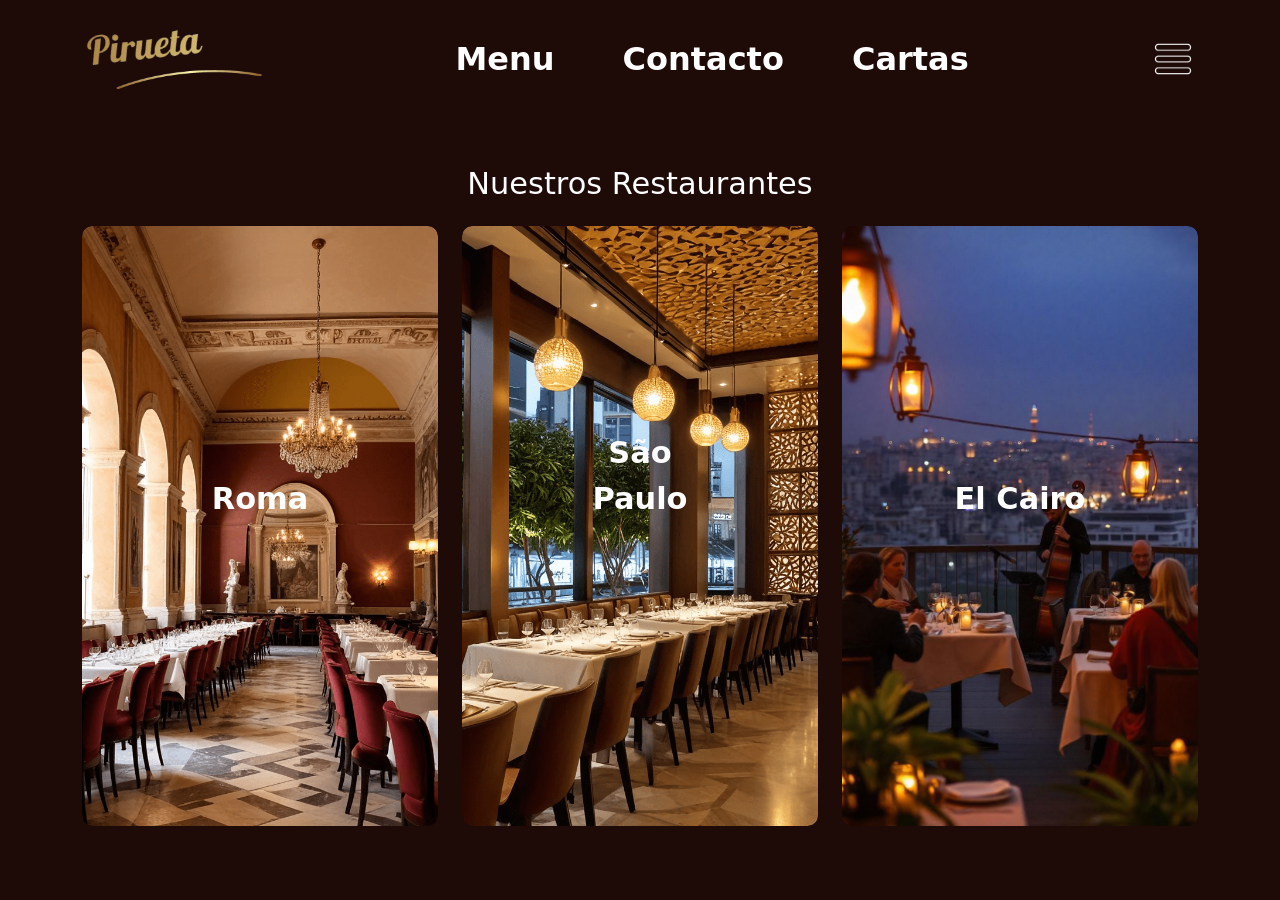
==== Index.html @ 1e32cc7b "Cosas" ====
<!doctype html>
<html lang="en">

<head>
  <title>Pirueta</title>
  <!-- Required meta tags -->
  <meta charset="utf-8">
  <meta name="viewport" content="width=device-width, initial-scale=1, shrink-to-fit=no">

  <!-- Bootstrap CSS v5.2.1 -->
  <link href="https://cdn.jsdelivr.net/npm/bootstrap@5.3.2/dist/css/bootstrap.min.css" rel="stylesheet"
    integrity="sha384-T3c6CoIi6uLrA9TneNEoa7RxnatzjcDSCmG1MXxSR1GAsXEV/Dwwykc2MPK8M2HN" crossorigin="anonymous">
   <link rel="stylesheet" href="styles/index.css">

</head>

<body data-bs-theme="dark">
    <header>
        <nav class="navbar navbar-light py-4">
            <div class="container d-flex justify-content-between">
             
                <div>
                    <img class="image-logo" src="./styles/images/logo.png" alt="Pirueta">
                </div>
    
               
                <div class="d-flex gap-5 menu">
                    <h1 class="nav-item">Menu</h1>
                    <h1 class="nav-item">Contacto</h1>
                    <h1 class="nav-item">Cartas</h1>
                </div>
    
         
                <div>
                    <img class="menuimage" src="./styles/images/menu.png" alt="Menú">
                </div>
            </div>
        </nav>
    </header>
    
  <main class="container text-center mt-5">
    <h1 class="mb-4 letters">Nuestros Restaurantes</h1>
    <div class="row justify-content-center">
        <div class="col-md-4">
            <div class="restaurant-card">
                <img class="restaurant-img" src="styles/images/Italia.png" alt="Roma">
                <div class="restaurant-name">Roma</div>
            </div>
        </div>
        <div class="col-md-4">
            <div class="restaurant-card">
                <img class="restaurant-img" src="styles/images/SãoPaulo.png" alt="São Paulo">
                <div class="restaurant-name">São Paulo</div>
            </div>
        </div>
        <div class="col-md-4">
            <div class="restaurant-card">
                <img class="restaurant-img" src="styles/images/Elcairo.png" alt="El Cairo">
                <div class="restaurant-name">El Cairo</div>
            </div>
        </div>
    </div>
</main>
  <footer>
    
  </footer>
  <!-- Bootstrap JavaScript Libraries -->
  <script src="https://cdn.jsdelivr.net/npm/@popperjs/core@2.11.8/dist/umd/popper.min.js"
    integrity="sha384-I7E8VVD/ismYTF4hNIPjVp/Zjvgyol6VFvRkX/vR+Vc4jQkC+hVqc2pM8ODewa9r" crossorigin="anonymous">
  </script>

  <script src="https://cdn.jsdelivr.net/npm/bootstrap@5.3.2/dist/js/bootstrap.min.js"
    integrity="sha384-BBtl+eGJRgqQAUMxJ7pMwbEyER4l1g+O15P+16Ep7Q9Q+zqX6gSbd85u4mG4QzX+" crossorigin="anonymous">
  </script>
</body>

</html>
---- styles/index.css ----
body {
    background-color: #1e0b08;
    color: white;
}

.navbar {
    width: 100%;
}

.image-logo {
    height: 70px;
}

.menu {
    text-align: center;
}

.nav-item {
    font-size: 2rem;
    font-weight: bold;
    color: white;
    margin: 0 10px;
}

.menuimage {
    height: 50px;
}


@media (max-width: 768px) {
    .menu {
        flex-direction: column;
        text-align: center;
    }
}

.letters {
    font-size: 1.9rem;
}

.restaurant-card {
    position: relative;
    overflow: hidden;
    border-radius: 10px;
}

.restaurant-img {
    width: 100%;
    height: 600px; 
    object-fit: cover; 
    border-radius: 10px;
}

.restaurant-name {
    position: absolute;
    bottom: 50%;
    left: 50%;
    transform: translateX(-50%);
    color: white;
    padding: 5px 15px;
    border-radius: 5px;
    font-size: 1.9rem;
    font-weight: bold;
}

.restaurant-card:hover{
    
}
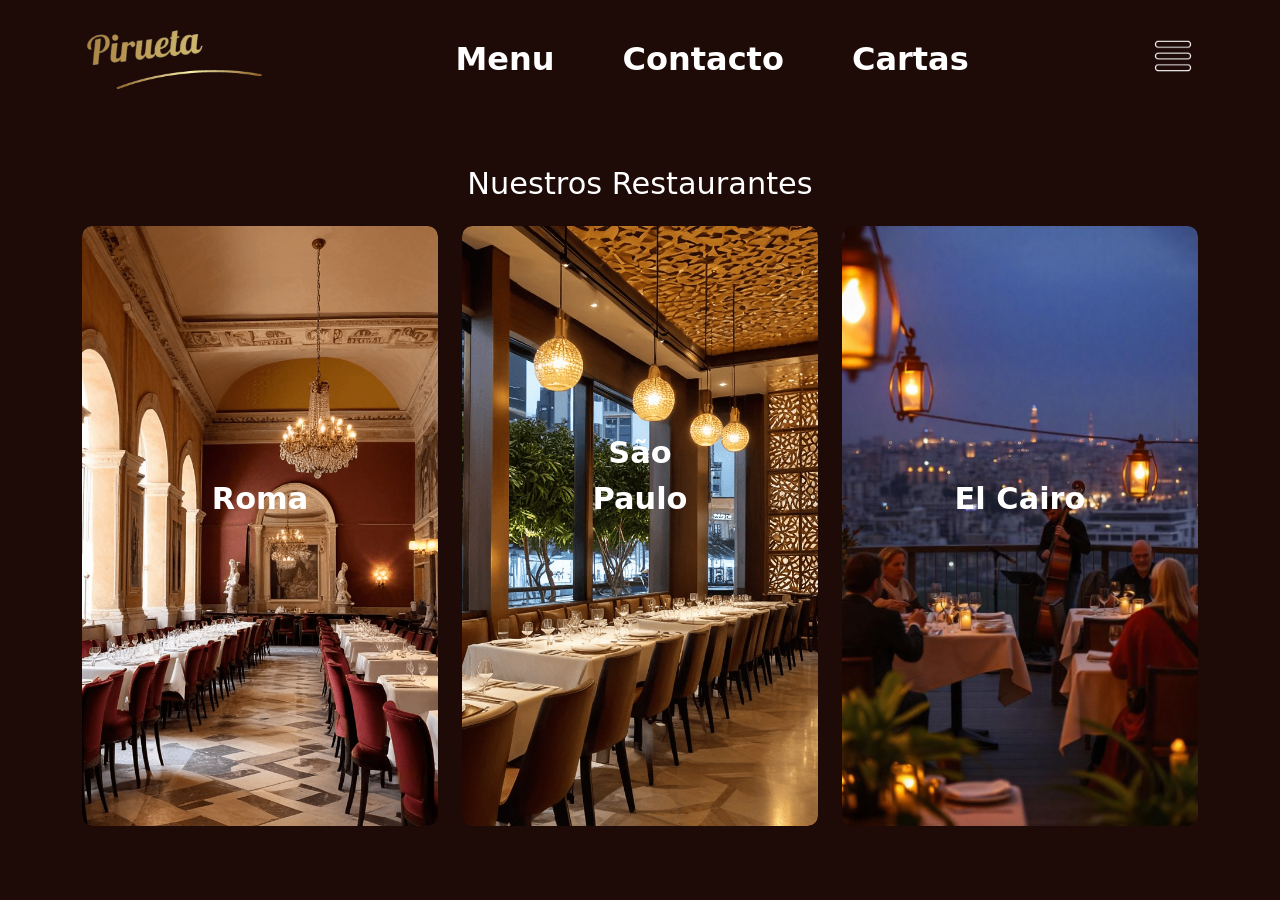
==== commit ccfd6d72: "offcanvas" ====
--- a/Index.html
+++ b/Index.html
@@ -2,15 +2,15 @@
 <html lang="en">
 
 <head>
-  <title>Pirueta</title>
-  <!-- Required meta tags -->
-  <meta charset="utf-8">
-  <meta name="viewport" content="width=device-width, initial-scale=1, shrink-to-fit=no">
+    <title>Pirueta</title>
+    <!-- Required meta tags -->
+    <meta charset="utf-8">
+    <meta name="viewport" content="width=device-width, initial-scale=1, shrink-to-fit=no">
 
-  <!-- Bootstrap CSS v5.2.1 -->
-  <link href="https://cdn.jsdelivr.net/npm/bootstrap@5.3.2/dist/css/bootstrap.min.css" rel="stylesheet"
-    integrity="sha384-T3c6CoIi6uLrA9TneNEoa7RxnatzjcDSCmG1MXxSR1GAsXEV/Dwwykc2MPK8M2HN" crossorigin="anonymous">
-   <link rel="stylesheet" href="styles/index.css">
+    <!-- Bootstrap CSS v5.2.1 -->
+    <link href="https://cdn.jsdelivr.net/npm/bootstrap@5.3.2/dist/css/bootstrap.min.css" rel="stylesheet"
+        integrity="sha384-T3c6CoIi6uLrA9TneNEoa7RxnatzjcDSCmG1MXxSR1GAsXEV/Dwwykc2MPK8M2HN" crossorigin="anonymous">
+    <link rel="stylesheet" href="styles/index.css">
 
 </head>
 
@@ -18,60 +18,79 @@
     <header>
         <nav class="navbar navbar-light py-4">
             <div class="container d-flex justify-content-between">
-             
+
                 <div>
                     <img class="image-logo" src="./styles/images/logo.png" alt="Pirueta">
                 </div>
-    
-               
+
+
                 <div class="d-flex gap-5 menu">
                     <h1 class="nav-item">Menu</h1>
                     <h1 class="nav-item">Contacto</h1>
                     <h1 class="nav-item">Cartas</h1>
                 </div>
-    
-         
+
                 <div>
-                    <img class="menuimage" src="./styles/images/menu.png" alt="Menú">
+                    <button class="menubutton" type="button" data-bs-toggle="offcanvas"
+                        data-bs-target="#menuOffcanvas" aria-controls="cartOffcanvas">
+                    </button>
                 </div>
             </div>
         </nav>
     </header>
-    
-  <main class="container text-center mt-5">
-    <h1 class="mb-4 letters">Nuestros Restaurantes</h1>
-    <div class="row justify-content-center">
-        <div class="col-md-4">
-            <div class="restaurant-card">
-                <img class="restaurant-img" src="styles/images/Italia.png" alt="Roma">
-                <div class="restaurant-name">Roma</div>
+
+    <main class="container text-center mt-5">
+        <h1 class="mb-4 letters">Nuestros Restaurantes</h1>
+        <div class="row justify-content-center">
+            <div class="col-md-4">
+                <div class="restaurant-card">
+                    <img class="restaurant-img" src="styles/images/Italia.png" alt="Roma">
+                    <div class="restaurant-name">Roma</div>
+                </div>
+            </div>
+            <div class="col-md-4">
+                <div class="restaurant-card">
+                    <img class="restaurant-img" src="styles/images/SãoPaulo.png" alt="São Paulo">
+                    <div class="restaurant-name">São Paulo</div>
+                </div>
+            </div>
+            <div class="col-md-4">
+                <div class="restaurant-card">
+                    <img class="restaurant-img" src="styles/images/Elcairo.png" alt="El Cairo">
+                    <div class="restaurant-name">El Cairo</div>
+                </div>
             </div>
         </div>
-        <div class="col-md-4">
-            <div class="restaurant-card">
-                <img class="restaurant-img" src="styles/images/SãoPaulo.png" alt="São Paulo">
-                <div class="restaurant-name">São Paulo</div>
+
+        <!--Offcanvas-->
+        <div class="offcanvas offcanvas-start custom-offcanvas" tabindex="-1" id="menuOffcanvas" aria-labelledby="menuOffcanvasLabel">
+            <div class="offcanvas-body d-flex justify-content-between">
+                <div class="logo-section">
+                    <h2 class="logo">Voltereta</h2>
+                </div>
+            
+                <div class="divider"></div> 
+            
+                <div class="destinations">
+                    <h2 class="city">Roma</h2>
+                    <h2 class="city">São Paulo</h2>
+                    <h2 class="city">El cairo</h2>
+                </div>
+            </div>
             </div>
         </div>
-        <div class="col-md-4">
-            <div class="restaurant-card">
-                <img class="restaurant-img" src="styles/images/Elcairo.png" alt="El Cairo">
-                <div class="restaurant-name">El Cairo</div>
-            </div>
-        </div>
-    </div>
-</main>
-  <footer>
-    
-  </footer>
-  <!-- Bootstrap JavaScript Libraries -->
-  <script src="https://cdn.jsdelivr.net/npm/@popperjs/core@2.11.8/dist/umd/popper.min.js"
-    integrity="sha384-I7E8VVD/ismYTF4hNIPjVp/Zjvgyol6VFvRkX/vR+Vc4jQkC+hVqc2pM8ODewa9r" crossorigin="anonymous">
-  </script>
+    </main>
+    <footer>
 
-  <script src="https://cdn.jsdelivr.net/npm/bootstrap@5.3.2/dist/js/bootstrap.min.js"
-    integrity="sha384-BBtl+eGJRgqQAUMxJ7pMwbEyER4l1g+O15P+16Ep7Q9Q+zqX6gSbd85u4mG4QzX+" crossorigin="anonymous">
-  </script>
+    </footer>
+    <script src="https://cdn.jsdelivr.net/npm/@popperjs/core@2.11.8/dist/umd/popper.min.js"
+        integrity="sha384-I7E8VVD/ismYTF4hNIPjVp/Zjvgyol6VFvRkX/vR+Vc4jQkC+hVqc2pM8ODewa9r" crossorigin="anonymous">
+        </script>
+    <script src="js/canvasanimation.js"></script>
+
+    <script src="https://cdn.jsdelivr.net/npm/bootstrap@5.3.2/dist/js/bootstrap.min.js"
+        integrity="sha384-BBtl+eGJRgqQAUMxJ7pMwbEyER4l1g+O15P+16Ep7Q9Q+zqX6gSbd85u4mG4QzX+" crossorigin="anonymous">
+        </script>
 </body>
 
 </html>
--- a/styles/index.css
+++ b/styles/index.css
@@ -64,5 +64,72 @@
 }
 
 .restaurant-card:hover{
+    box-shadow: 0 0 10px 5px rgba(255, 255, 255, 0.5);
+    opacity: 0.6;
     
+}
+
+.offcanvas {
+    transition: transform 0.3s ease-in-out;
+}
+
+.custom-offcanvas {
+    width: 400px; 
+    background: linear-gradient(to right, #191919, #323247);
+    color: white;
+    font-family: 'Serif', serif;
+    display: flex;
+    text-align: right;
+    padding: 20px;
+}
+
+.logo-section {
+    margin-bottom: 20px; 
+}
+.offcanvas-body{
+    text-align: start;
+}
+.logo {
+    font-size: 28px;
+    font-weight: bold;
+}
+
+.divider {
+    width: 1px; 
+    height: 100%; 
+    background-color: rgba(255, 255, 255, 0.3);
+    position: absolute;
+    left: 50%; 
+    top: 0;
+    bottom: 0;
+}
+
+.destinations {
+    display: flex;
+    flex-direction: column;
+    gap: 15px;
+}
+
+.city {
+    font-size: 22px;
+    font-weight: 500;
+    cursor: pointer;
+}
+
+.city:hover {
+    text-decoration: underline;
+}
+
+.plus {
+    font-size: 18px;
+    font-weight: bold;
+    margin-left: 5px;
+}
+.menubutton{
+    background-image: url('./images/menu.png');
+    background-size: cover;
+    background-color: transparent;
+    height: 50px;
+    width: 50px;
+    border: transparent;
 }
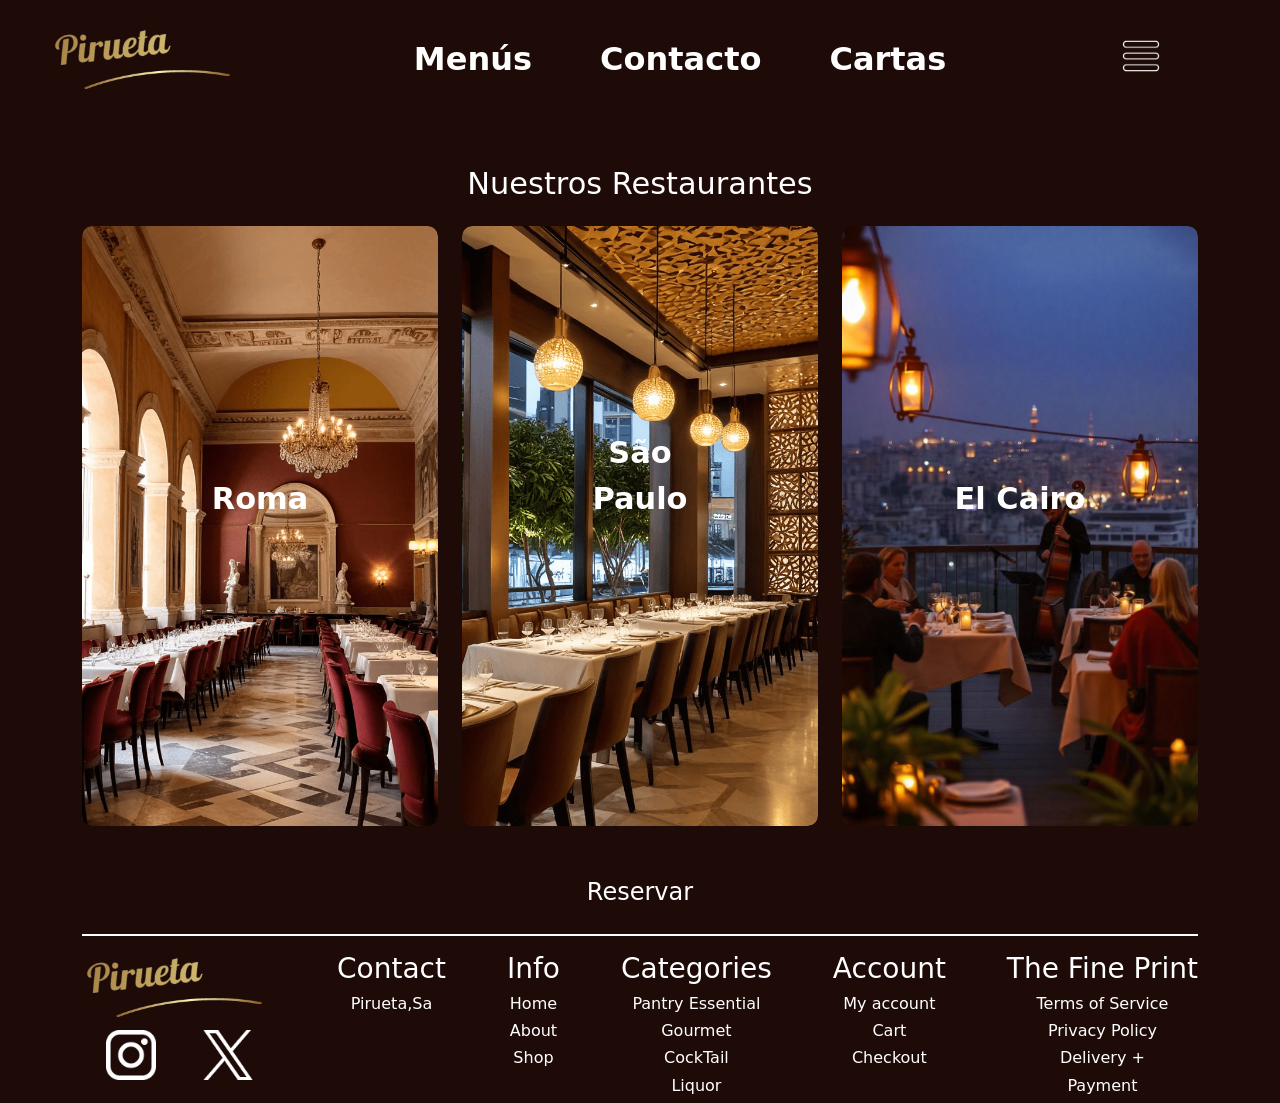
==== commit 14e0aa33: "DtMF" ====
--- a/Index.html
+++ b/Index.html
@@ -25,14 +25,31 @@
 
 
                 <div class="d-flex gap-5 menu">
-                    <h1 class="nav-item">Menu</h1>
-                    <h1 class="nav-item">Contacto</h1>
-                    <h1 class="nav-item">Cartas</h1>
+                    <h1 class="nav-item">
+                        <a class="nav-link" href="#" role="button">Menús</a>
+                        <ul class="dropdown-menu">
+                            <li><a class="dropdown-item" href="#">Menu Del Dia</a></li>
+                            <li><a class="dropdown-item" href="#">Menu De La Semana</a></li>
+                            <li><a class="dropdown-item" href="#">Menu Del Mes</a></li>
+                    </h1>
+                    <h1 class="nav-item">
+                        <a class="nav-link" href="#" role="button">Contacto</a>
+                        <ul class="dropdown-menu">
+                            <li><a class="dropdown-item" href="#">Conócenos</a></li>
+                            <li><a class="dropdown-item" href="#">¿Donde nos Ubicamos?</a></li>
+                    </h1>
+                    <h1 class="nav-item">
+                        <a class="nav-link" href="#" role="button">Cartas</a>
+                        <ul class="dropdown-menu">
+                            <li><a class="dropdown-item" href="views/Roma.html">Roma</a></li>
+                            <li><a class="dropdown-item" href="#">São Paulo</a></li>
+                            <li><a class="dropdown-item" href="views/Elcairo.html">El Cairo</a></li>
+                    </h1>
                 </div>
 
                 <div>
-                    <button class="menubutton" type="button" data-bs-toggle="offcanvas"
-                        data-bs-target="#menuOffcanvas" aria-controls="cartOffcanvas">
+                    <button class="menubutton" type="button" data-bs-toggle="offcanvas" data-bs-target="#menuOffcanvas"
+                        aria-controls="cartOffcanvas">
                     </button>
                 </div>
             </div>
@@ -43,44 +60,94 @@
         <h1 class="mb-4 letters">Nuestros Restaurantes</h1>
         <div class="row justify-content-center">
             <div class="col-md-4">
-                <div class="restaurant-card">
-                    <img class="restaurant-img" src="styles/images/Italia.png" alt="Roma">
-                    <div class="restaurant-name">Roma</div>
-                </div>
+                <a href="./views/Roma.html">
+                    <div class="restaurant-card">
+                        <img class="restaurant-img" src="styles/images/Italia.png" alt="Roma">
+                        <div class="restaurant-name">Roma</div>
+                    </div>
+                </a>
             </div>
             <div class="col-md-4">
-                <div class="restaurant-card">
-                    <img class="restaurant-img" src="styles/images/SãoPaulo.png" alt="São Paulo">
-                    <div class="restaurant-name">São Paulo</div>
-                </div>
+                <a href="#">
+                    <div class="restaurant-card">
+                        <img class="restaurant-img" src="styles/images/SãoPaulo.png" alt="São Paulo">
+                        <div class="restaurant-name">São Paulo</div>
+                    </div>
+                </a>
             </div>
             <div class="col-md-4">
-                <div class="restaurant-card">
-                    <img class="restaurant-img" src="styles/images/Elcairo.png" alt="El Cairo">
-                    <div class="restaurant-name">El Cairo</div>
-                </div>
+                <a href="views/Elcairo.html">
+                    <div class="restaurant-card">
+                        <img class="restaurant-img" src="styles/images/Elcairo.png" alt="El Cairo">
+                        <div class="restaurant-name">El Cairo</div>
+                    </div>
+                </a>
             </div>
         </div>
 
         <!--Offcanvas-->
-        <div class="offcanvas offcanvas-start custom-offcanvas" tabindex="-1" id="menuOffcanvas" aria-labelledby="menuOffcanvasLabel">
+        <div class="offcanvas offcanvas-start custom-offcanvas" tabindex="-1" id="menuOffcanvas"
+            aria-labelledby="menuOffcanvasLabel">
             <div class="offcanvas-body d-flex justify-content-between">
-                <div class="logo-section">
-                    <h2 class="logo">Voltereta</h2>
+                <div class="d-flex align-content-between flex-wrap logo-section">
+                    <h2 class="logo">Pirueta</h2>
+                    <h2 class="terms">Terminos Y Condiciones</h2>
                 </div>
-            
-                <div class="divider"></div> 
-            
-                <div class="destinations">
-                    <h2 class="city">Roma</h2>
-                    <h2 class="city">São Paulo</h2>
-                    <h2 class="city">El cairo</h2>
+
+                <div class="divider"></div>
+
+                <div class="ms-4 destinations">
+                    <a href="views/Roma.html" class="city">Roma</a>
+                    <a class="city">São Paulo</a>
+                    <a href="views/Elcairo.html" class="city">El cairo</a>
                 </div>
             </div>
+        </div>
+        </div>
+        <div class="text-center w-100 align-items-center text-center align-content-center mt-5 reserve">
+            <a>Reservar</a>
+        </div>
+        <div class="mt-4 footerdivider"></div>
+    </main>
+    <footer class="container text-center d-flex justify-content-between mt-3 ">
+        <div>
+            <img class="image-logo" src="./styles/images/logo.png" alt="Pirueta">
+            <div class="d-flex justify-content-around mt-2  socialmedia">
+                <a class="instagram"></a>
+                <a class="x"></a>
             </div>
         </div>
-    </main>
-    <footer>
+        <div>
+            <h3>Contact</h3>
+            <h6>Pirueta,Sa</h6>
+        </div>
+        <div>
+            <h3>Info</h3>
+            <h6>Home</h6>
+            <h6>About</h6>
+            <h6>Shop</h6>
+        </div>
+        <div>
+            <h3>Categories</h3>
+            <h6>Pantry Essential</h6>
+            <h6>Gourmet</h6>
+            <h6>CockTail</h6>
+            <h6>Liquor</h6>
+        </div>
+        <div>
+            <h3>Account</h3>
+            <h6>My account</h6>
+            <h6>Cart</h6>
+            <h6>Checkout</h6>
+        </div>
+        <div>
+            <h3>The Fine Print</h3>
+            <h6>Terms of Service</h6>
+            <h6>Privacy Policy</h6>
+            <h6>Delivery +</h6>
+            <h6>Payment</h6>
+        </div>
+
 
     </footer>
     <script src="https://cdn.jsdelivr.net/npm/@popperjs/core@2.11.8/dist/umd/popper.min.js"
--- a/styles/index.css
+++ b/styles/index.css
@@ -1,135 +1,202 @@
 body {
-    background-color: #1e0b08;
-    color: white;
+  background-color: #1e0b08;
+  color: white;
 }
 
 .navbar {
-    width: 100%;
+  width: 95%;
 }
 
 .image-logo {
-    height: 70px;
+  height: 70px;
 }
 
 .menu {
+  text-align: center;
+}
+
+.nav-item {
+  font-size: 2rem;
+  font-weight: bold;
+  color: white;
+  margin: 0 10px;
+}
+
+.nav-item:hover .dropdown-menu {
+    display: block;
+}
+
+.dropdown-menu {
+    background-color: wheat ; 
+    border: none; 
+}
+
+.dropdown-item {
+    background-color: wheat ; 
+    color: #1e0b08 ;
+}
+
+.dropdown-item:active,
+.dropdown-item:hover,
+.dropdown-item:focus {
+    background-color: wheat ; 
+    color: #1e0b08 ;
+}
+
+
+.dropdown-menu a{
+   color:  #1e0b08;
+
+}
+
+.menuimage {
+  height: 50px;
+}
+
+@media (max-width: 768px) {
+  .menu {
+    flex-direction: column;
     text-align: center;
-}
-
-.nav-item {
-    font-size: 2rem;
-    font-weight: bold;
-    color: white;
-    margin: 0 10px;
-}
-
-.menuimage {
-    height: 50px;
-}
-
-
-@media (max-width: 768px) {
-    .menu {
-        flex-direction: column;
-        text-align: center;
-    }
+  }
 }
 
 .letters {
-    font-size: 1.9rem;
+  font-size: 1.9rem;
 }
 
 .restaurant-card {
-    position: relative;
-    overflow: hidden;
-    border-radius: 10px;
+  position: relative;
+  overflow: hidden;
+  border-radius: 10px;
 }
 
 .restaurant-img {
-    width: 100%;
-    height: 600px; 
-    object-fit: cover; 
-    border-radius: 10px;
+  width: 100%;
+  height: 600px;
+  object-fit: cover;
+  border-radius: 10px;
 }
 
 .restaurant-name {
-    position: absolute;
-    bottom: 50%;
-    left: 50%;
-    transform: translateX(-50%);
-    color: white;
-    padding: 5px 15px;
-    border-radius: 5px;
-    font-size: 1.9rem;
-    font-weight: bold;
-}
-
-.restaurant-card:hover{
-    box-shadow: 0 0 10px 5px rgba(255, 255, 255, 0.5);
-    opacity: 0.6;
-    
-}
-
-.offcanvas {
-    transition: transform 0.3s ease-in-out;
+  position: absolute;
+  bottom: 50%;
+  left: 50%;
+  transform: translateX(-50%);
+  color: white;
+  padding: 5px 15px;
+  border-radius: 5px;
+  font-size: 1.9rem;
+  font-weight: bold;
+}
+
+.restaurant-card:hover {
+  box-shadow: 0 0 10px 5px rgba(255, 255, 255, 0.5);
+  opacity: 0.6;
+  cursor: default;
 }
 
 .custom-offcanvas {
-    width: 400px; 
-    background: linear-gradient(to right, #191919, #323247);
-    color: white;
-    font-family: 'Serif', serif;
-    display: flex;
-    text-align: right;
-    padding: 20px;
+  width: 400px;
+  background: wheat;
+  color: #1e0b08;
+  font-family: "Serif", serif;
+  display: flex;
+  text-align: right;
+  padding: 20px;
+}
+
+#menuOffcanvas {
+  animation: fade-incanvas 3s;
+}
+
+@keyframes fade-incanvas {
+  0% {
+    opacity: 0;
+  }
+  50% {
+    opacity: 0.7;
+  }
+  100% {
+    opacity: 1;
+  }
+}
+
+a* {
+  text-decoration: none;
 }
 
 .logo-section {
-    margin-bottom: 20px; 
-}
-.offcanvas-body{
-    text-align: start;
+  margin-bottom: 20px;
+}
+.offcanvas-body {
+  text-align: start;
 }
 .logo {
-    font-size: 28px;
-    font-weight: bold;
+  font-size: 28px;
+  font-weight: bold;
 }
 
 .divider {
-    width: 1px; 
-    height: 100%; 
-    background-color: rgba(255, 255, 255, 0.3);
-    position: absolute;
-    left: 50%; 
-    top: 0;
-    bottom: 0;
+  width: 1px;
+  height: 20%;
+  background-color: #1e0b08;
+  position: absolute;
+  left: 55%;
+  top: 0;
+  bottom: 0;
 }
 
 .destinations {
-    display: flex;
-    flex-direction: column;
-    gap: 15px;
+  display: flex;
+  flex-direction: column;
+  gap: 15px;
+  width: 80%;
 }
 
 .city {
-    font-size: 22px;
-    font-weight: 500;
-    cursor: pointer;
-}
-
-.city:hover {
-    text-decoration: underline;
+  font-size: 22px;
+  font-weight: 500;
+  cursor: pointer;
+  text-decoration: none;
+  color: #1e0b08;
+}
+
+.terms {
+  font-size: 1.5rem;
 }
 
 .plus {
-    font-size: 18px;
-    font-weight: bold;
-    margin-left: 5px;
-}
-.menubutton{
-    background-image: url('./images/menu.png');
-    background-size: cover;
-    background-color: transparent;
-    height: 50px;
-    width: 50px;
-    border: transparent;
-}+  font-size: 18px;
+  font-weight: bold;
+  margin-left: 5px;
+}
+.menubutton {
+  background-image: url("./images/menu.png");
+  background-size: cover;
+  background-color: transparent;
+  height: 50px;
+  width: 50px;
+  border: transparent;
+}
+.reserve a {
+  font-size: 1.5rem;
+}
+.footerdivider {
+  width: 100%;
+  height: 2px;
+  background-color: white;
+}
+
+.socialmedia a {
+  height: 50px;
+  width: 50px;
+  background-size: 100%;
+}
+
+.instagram {
+  background-image: url("./images/logotipo-de-instagram.png");
+}
+.x {
+  background-image: url("images/x.png");
+}
+
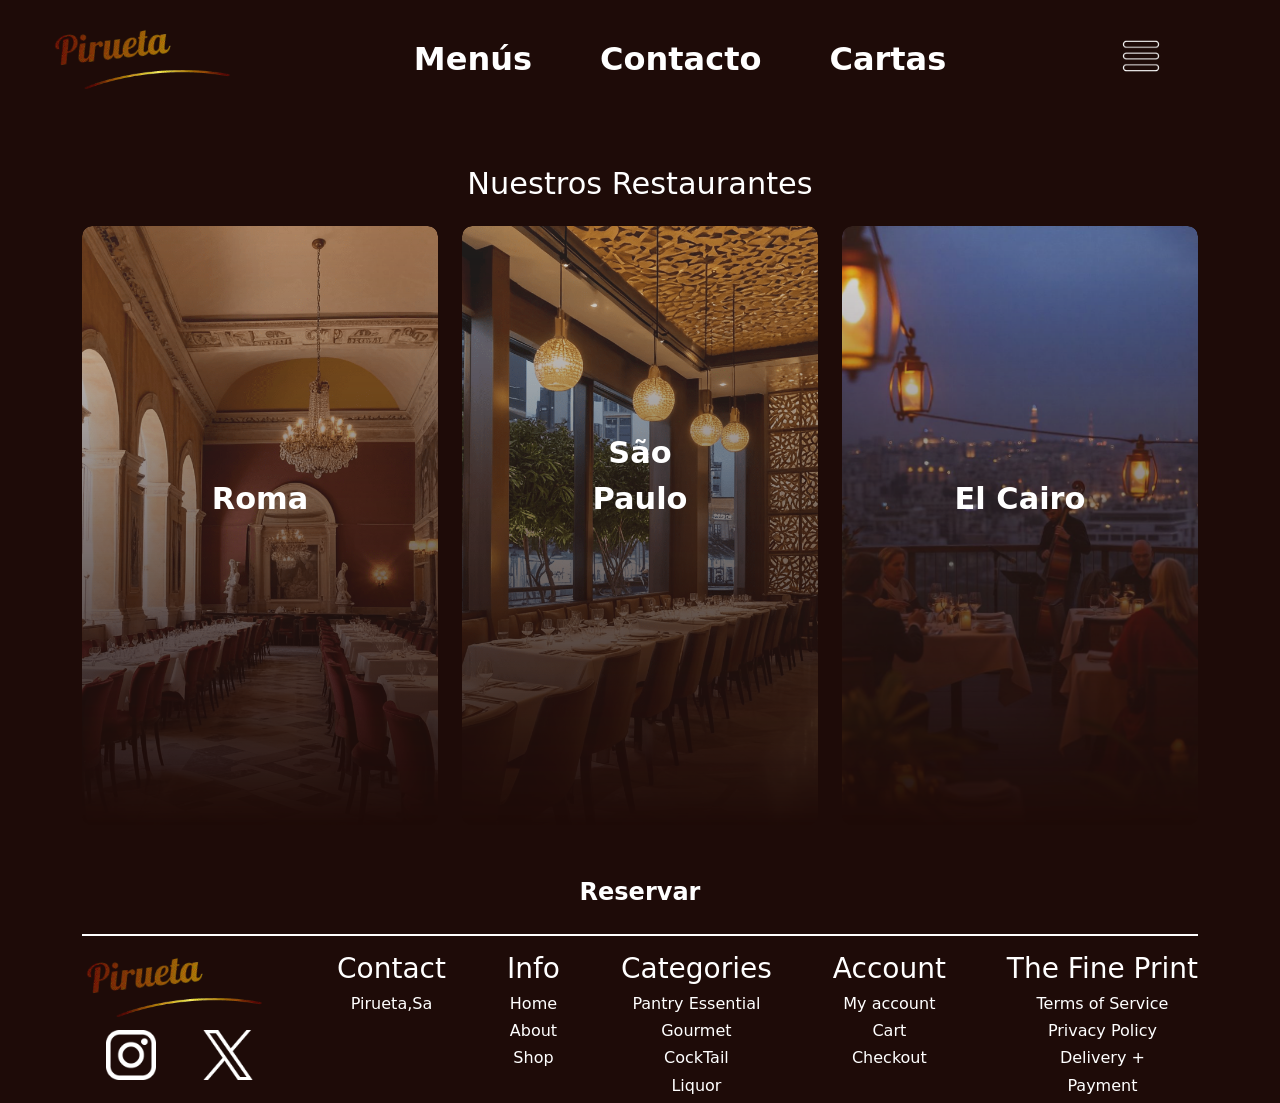
==== commit 5867b2a2: "Poyecto Terminado" ====
--- a/Index.html
+++ b/Index.html
@@ -1,163 +1,165 @@
-<!doctype html>
-<html lang="en">
+    <!doctype html>
+    <html lang="en">
 
-<head>
-    <title>Pirueta</title>
-    <!-- Required meta tags -->
-    <meta charset="utf-8">
-    <meta name="viewport" content="width=device-width, initial-scale=1, shrink-to-fit=no">
+    <head>
+        <title>Pirueta</title>
+        <!-- Required meta tags -->
+        <meta charset="utf-8">
+        <meta name="viewport" content="width=device-width, initial-scale=1, shrink-to-fit=no">
 
-    <!-- Bootstrap CSS v5.2.1 -->
-    <link href="https://cdn.jsdelivr.net/npm/bootstrap@5.3.2/dist/css/bootstrap.min.css" rel="stylesheet"
-        integrity="sha384-T3c6CoIi6uLrA9TneNEoa7RxnatzjcDSCmG1MXxSR1GAsXEV/Dwwykc2MPK8M2HN" crossorigin="anonymous">
-    <link rel="stylesheet" href="styles/index.css">
+        <!-- Bootstrap CSS v5.2.1 -->
+        <link href="https://cdn.jsdelivr.net/npm/bootstrap@5.3.2/dist/css/bootstrap.min.css" rel="stylesheet"
+            integrity="sha384-T3c6CoIi6uLrA9TneNEoa7RxnatzjcDSCmG1MXxSR1GAsXEV/Dwwykc2MPK8M2HN" crossorigin="anonymous">
+        <link rel="stylesheet" href="styles/index.css">
 
-</head>
+    </head>
 
-<body data-bs-theme="dark">
-    <header>
-        <nav class="navbar navbar-light py-4">
-            <div class="container d-flex justify-content-between">
+    <body data-bs-theme="dark">
+        <header>
+            <nav class="navbar navbar-light py-4">
+                <div class="container d-flex justify-content-between">
 
-                <div>
-                    <img class="image-logo" src="./styles/images/logo.png" alt="Pirueta">
-                </div>
+                    <div>
+                        <a href="#">
+                            <img class="image-logo" src="./styles/images/logo.png" alt="Pirueta">
+                        </a>
+                    </div>
 
 
-                <div class="d-flex gap-5 menu">
-                    <h1 class="nav-item">
-                        <a class="nav-link" href="#" role="button">Menús</a>
-                        <ul class="dropdown-menu">
-                            <li><a class="dropdown-item" href="#">Menu Del Dia</a></li>
-                            <li><a class="dropdown-item" href="#">Menu De La Semana</a></li>
-                            <li><a class="dropdown-item" href="#">Menu Del Mes</a></li>
-                    </h1>
-                    <h1 class="nav-item">
-                        <a class="nav-link" href="#" role="button">Contacto</a>
-                        <ul class="dropdown-menu">
-                            <li><a class="dropdown-item" href="#">Conócenos</a></li>
-                            <li><a class="dropdown-item" href="#">¿Donde nos Ubicamos?</a></li>
-                    </h1>
-                    <h1 class="nav-item">
-                        <a class="nav-link" href="#" role="button">Cartas</a>
-                        <ul class="dropdown-menu">
-                            <li><a class="dropdown-item" href="views/Roma.html">Roma</a></li>
-                            <li><a class="dropdown-item" href="#">São Paulo</a></li>
-                            <li><a class="dropdown-item" href="views/Elcairo.html">El Cairo</a></li>
-                    </h1>
+                    <div class="d-flex gap-5 menu">
+                        <h1 class="nav-item">
+                            <a class="nav-link" href="#" role="button">Menús</a>
+                            <ul class="dropdown-menu">
+                                <li><a class="dropdown-item" href="#">Menu Del Dia</a></li>
+                                <li><a class="dropdown-item" href="#">Menu De La Semana</a></li>
+                                <li><a class="dropdown-item" href="#">Menu Del Mes</a></li>
+                        </h1>
+                        <h1 class="nav-item">
+                            <a class="nav-link" href="#" role="button">Contacto</a>
+                            <ul class="dropdown-menu">
+                                <li><a class="dropdown-item" href="#">Conócenos</a></li>
+                                <li><a class="dropdown-item" href="#">¿Donde nos Ubicamos?</a></li>
+                        </h1>
+                        <h1 class="nav-item">
+                            <a class="nav-link" href="#" role="button">Cartas</a>
+                            <ul class="dropdown-menu">
+                                <li><a class="dropdown-item" href="views/Roma.html">Roma</a></li>
+                                <li><a class="dropdown-item" href="#">São Paulo</a></li>
+                                <li><a class="dropdown-item" href="views/Carta.html">El Cairo</a></li>
+                        </h1>
+                    </div>
+
+                    <div>
+                        <button class="menubutton" type="button" data-bs-toggle="offcanvas" data-bs-target="#menuOffcanvas"
+                            aria-controls="cartOffcanvas">
+                        </button>
+                    </div>
                 </div>
+            </nav>
+        </header>
 
-                <div>
-                    <button class="menubutton" type="button" data-bs-toggle="offcanvas" data-bs-target="#menuOffcanvas"
-                        aria-controls="cartOffcanvas">
-                    </button>
+        <main class="container text-center mt-5">
+            <h1 class="mb-4 letters">Nuestros Restaurantes</h1>
+            <div class="row justify-content-center">
+                <div class="col-md-4">
+                    <a href="./views/Roma.html">
+                        <div class="restaurant-card">
+                            <img class="restaurant-img" src="styles/images/Italia.png" alt="Roma">
+                            <div class="restaurant-name">Roma</div>
+                        </div>
+                    </a>
+                </div>
+                <div class="col-md-4">
+                    <a href="#">
+                        <div class="restaurant-card">
+                            <img class="restaurant-img" src="styles/images/SãoPaulo.png" alt="São Paulo">
+                            <div class="restaurant-name">São Paulo</div>
+                        </div>
+                    </a>
+                </div>
+                <div class="col-md-4">
+                    <a href="views/Elcairo.html">
+                        <div class="restaurant-card">
+                            <img class="restaurant-img" src="styles/images/Elcairo.png" alt="El Cairo">
+                            <div class="restaurant-name">El Cairo</div>
+                        </div>
+                    </a>
                 </div>
             </div>
-        </nav>
-    </header>
 
-    <main class="container text-center mt-5">
-        <h1 class="mb-4 letters">Nuestros Restaurantes</h1>
-        <div class="row justify-content-center">
-            <div class="col-md-4">
-                <a href="./views/Roma.html">
-                    <div class="restaurant-card">
-                        <img class="restaurant-img" src="styles/images/Italia.png" alt="Roma">
-                        <div class="restaurant-name">Roma</div>
+            <!--Offcanvas-->
+            <div class="offcanvas offcanvas-start custom-offcanvas" tabindex="-1" id="menuOffcanvas"
+                aria-labelledby="menuOffcanvasLabel">
+                <div class="offcanvas-body d-flex justify-content-between">
+                    <div class="d-flex align-content-between flex-wrap logo-section">
+                        <h2 class="logo">Pirueta</h2>
+                        <h2 class="terms">Terminos Y Condiciones</h2>
                     </div>
-                </a>
-            </div>
-            <div class="col-md-4">
-                <a href="#">
-                    <div class="restaurant-card">
-                        <img class="restaurant-img" src="styles/images/SãoPaulo.png" alt="São Paulo">
-                        <div class="restaurant-name">São Paulo</div>
+
+                    <div class="divider"></div>
+
+                    <div class="ms-4 destinations">
+                        <a href="views/Roma.html" class="city">Roma</a>
+                        <a class="city">São Paulo</a>
+                        <a href="views/Elcairo.html" class="city">El cairo</a>
                     </div>
-                </a>
-            </div>
-            <div class="col-md-4">
-                <a href="views/Elcairo.html">
-                    <div class="restaurant-card">
-                        <img class="restaurant-img" src="styles/images/Elcairo.png" alt="El Cairo">
-                        <div class="restaurant-name">El Cairo</div>
-                    </div>
-                </a>
-            </div>
-        </div>
-
-        <!--Offcanvas-->
-        <div class="offcanvas offcanvas-start custom-offcanvas" tabindex="-1" id="menuOffcanvas"
-            aria-labelledby="menuOffcanvasLabel">
-            <div class="offcanvas-body d-flex justify-content-between">
-                <div class="d-flex align-content-between flex-wrap logo-section">
-                    <h2 class="logo">Pirueta</h2>
-                    <h2 class="terms">Terminos Y Condiciones</h2>
-                </div>
-
-                <div class="divider"></div>
-
-                <div class="ms-4 destinations">
-                    <a href="views/Roma.html" class="city">Roma</a>
-                    <a class="city">São Paulo</a>
-                    <a href="views/Elcairo.html" class="city">El cairo</a>
                 </div>
             </div>
-        </div>
-        </div>
-        <div class="text-center w-100 align-items-center text-center align-content-center mt-5 reserve">
-            <a>Reservar</a>
-        </div>
-        <div class="mt-4 footerdivider"></div>
-    </main>
-    <footer class="container text-center d-flex justify-content-between mt-3 ">
-        <div>
-            <img class="image-logo" src="./styles/images/logo.png" alt="Pirueta">
-            <div class="d-flex justify-content-around mt-2  socialmedia">
-                <a class="instagram"></a>
-                <a class="x"></a>
             </div>
-        </div>
-        <div>
-            <h3>Contact</h3>
-            <h6>Pirueta,Sa</h6>
-        </div>
-        <div>
-            <h3>Info</h3>
-            <h6>Home</h6>
-            <h6>About</h6>
-            <h6>Shop</h6>
-        </div>
-        <div>
-            <h3>Categories</h3>
-            <h6>Pantry Essential</h6>
-            <h6>Gourmet</h6>
-            <h6>CockTail</h6>
-            <h6>Liquor</h6>
-        </div>
-        <div>
-            <h3>Account</h3>
-            <h6>My account</h6>
-            <h6>Cart</h6>
-            <h6>Checkout</h6>
-        </div>
-        <div>
-            <h3>The Fine Print</h3>
-            <h6>Terms of Service</h6>
-            <h6>Privacy Policy</h6>
-            <h6>Delivery +</h6>
-            <h6>Payment</h6>
-        </div>
+            <div class="text-center w-100 align-items-center text-center align-content-center mt-5 reserve">
+                <a class="link" href="./views/Reserva.html">Reservar</a>
+            </div>
+            <div class="mt-4 footerdivider"></div>
+        </main>
+        <footer class="container text-center d-flex justify-content-between mt-3 ">
+            <div>
+                <img class="image-logo" src="./styles/images/logo.png" alt="Pirueta">
+                <div class="d-flex justify-content-around mt-2  socialmedia">
+                    <a class="instagram"></a>
+                    <a class="x"></a>
+                </div>
+            </div>
+            <div>
+                <h3>Contact</h3>
+                <h6>Pirueta,Sa</h6>
+            </div>
+            <div>
+                <h3>Info</h3>
+                <h6>Home</h6>
+                <h6>About</h6>
+                <h6>Shop</h6>
+            </div>
+            <div>
+                <h3>Categories</h3>
+                <h6>Pantry Essential</h6>
+                <h6>Gourmet</h6>
+                <h6>CockTail</h6>
+                <h6>Liquor</h6>
+            </div>
+            <div>
+                <h3>Account</h3>
+                <h6>My account</h6>
+                <h6>Cart</h6>
+                <h6>Checkout</h6>
+            </div>
+            <div>
+                <h3>The Fine Print</h3>
+                <h6>Terms of Service</h6>
+                <h6>Privacy Policy</h6>
+                <h6>Delivery +</h6>
+                <h6>Payment</h6>
+            </div>
 
 
-    </footer>
-    <script src="https://cdn.jsdelivr.net/npm/@popperjs/core@2.11.8/dist/umd/popper.min.js"
-        integrity="sha384-I7E8VVD/ismYTF4hNIPjVp/Zjvgyol6VFvRkX/vR+Vc4jQkC+hVqc2pM8ODewa9r" crossorigin="anonymous">
-        </script>
-    <script src="js/canvasanimation.js"></script>
+        </footer>
+        <script src="https://cdn.jsdelivr.net/npm/@popperjs/core@2.11.8/dist/umd/popper.min.js"
+            integrity="sha384-I7E8VVD/ismYTF4hNIPjVp/Zjvgyol6VFvRkX/vR+Vc4jQkC+hVqc2pM8ODewa9r" crossorigin="anonymous">
+            </script>
+        <script src="js/canvasanimation.js"></script>
 
-    <script src="https://cdn.jsdelivr.net/npm/bootstrap@5.3.2/dist/js/bootstrap.min.js"
-        integrity="sha384-BBtl+eGJRgqQAUMxJ7pMwbEyER4l1g+O15P+16Ep7Q9Q+zqX6gSbd85u4mG4QzX+" crossorigin="anonymous">
-        </script>
-</body>
+        <script src="https://cdn.jsdelivr.net/npm/bootstrap@5.3.2/dist/js/bootstrap.min.js"
+            integrity="sha384-BBtl+eGJRgqQAUMxJ7pMwbEyER4l1g+O15P+16Ep7Q9Q+zqX6gSbd85u4mG4QzX+" crossorigin="anonymous">
+            </script>
+    </body>
 
-</html>+    </html>
--- a/styles/index.css
+++ b/styles/index.css
@@ -9,12 +9,17 @@
 
 .image-logo {
   height: 70px;
+  mix-blend-mode: hard-light;
 }
 
 .menu {
   text-align: center;
 }
 
+.nav-link:hover {
+  color: gold;
+}
+
 .nav-item {
   font-size: 2rem;
   font-weight: bold;
@@ -23,34 +28,43 @@
 }
 
 .nav-item:hover .dropdown-menu {
-    display: block;
+  display: block;
 }
 
 .dropdown-menu {
-    background-color: wheat ; 
-    border: none; 
+  background-color: wheat;
+  border: none;
 }
 
 .dropdown-item {
-    background-color: wheat ; 
-    color: #1e0b08 ;
+  background-color: wheat;
+  color: #1e0b08;
 }
 
 .dropdown-item:active,
 .dropdown-item:hover,
 .dropdown-item:focus {
-    background-color: wheat ; 
-    color: #1e0b08 ;
-}
-
-
-.dropdown-menu a{
-   color:  #1e0b08;
+  background-color: wheat;
+  color: #1e0b08;
+}
+
+
+.dropdown-menu a {
+  color: #1e0b08;
 
 }
 
 .menuimage {
   height: 50px;
+}
+
+.menubutton {
+  background-image: url("./images/menu.png");
+  background-size: cover;
+  background-color: transparent;
+  height: 50px;
+  width: 50px;
+  border: transparent;
 }
 
 @media (max-width: 768px) {
@@ -75,6 +89,9 @@
   height: 600px;
   object-fit: cover;
   border-radius: 10px;
+  filter: contrast(80%);
+  mask-image: linear-gradient(to bottom, rgba(0, 0, 0, 1), rgba(0, 0, 0, 0));
+  -webkit-mask-image: linear-gradient(to bottom, rgba(0, 0, 0, 1), rgba(0, 0, 0, 0));
 }
 
 .restaurant-name {
@@ -113,24 +130,24 @@
   0% {
     opacity: 0;
   }
+
   50% {
     opacity: 0.7;
   }
+
   100% {
     opacity: 1;
   }
 }
 
-a* {
-  text-decoration: none;
-}
-
 .logo-section {
   margin-bottom: 20px;
 }
+
 .offcanvas-body {
   text-align: start;
 }
+
 .logo {
   font-size: 28px;
   font-weight: bold;
@@ -146,6 +163,13 @@
   bottom: 0;
 }
 
+.link {
+  font-size: 1.5rem;
+  font-weight: bold;
+  color: white;
+  text-decoration: none;
+}
+
 .destinations {
   display: flex;
   flex-direction: column;
@@ -170,17 +194,11 @@
   font-weight: bold;
   margin-left: 5px;
 }
-.menubutton {
-  background-image: url("./images/menu.png");
-  background-size: cover;
-  background-color: transparent;
-  height: 50px;
-  width: 50px;
-  border: transparent;
-}
+
 .reserve a {
   font-size: 1.5rem;
 }
+
 .footerdivider {
   width: 100%;
   height: 2px;
@@ -196,7 +214,67 @@
 .instagram {
   background-image: url("./images/logotipo-de-instagram.png");
 }
+
 .x {
   background-image: url("images/x.png");
 }
 
+@media (max-width: 992px) {
+  .menu {
+    display: none;
+  }
+
+  .menubutton {
+    display: block;
+  }
+}
+
+@media (max-width: 768px) {
+  .restaurant-card {
+    text-align: center;
+  }
+
+  .restaurant-img {
+    width: 100%;
+    height: auto;
+  }
+
+  .footerdivider {
+    margin: 20px 0;
+  }
+
+  footer {
+    flex-wrap: wrap;
+    text-align: center;
+  }
+
+  footer>div {
+    width: 50%;
+    margin-bottom: 20px;
+  }
+}
+
+@media (max-width: 576px) {
+  .container {
+    padding: 0 15px;
+  }
+
+  .restaurant-card {
+    margin-bottom: 20px;
+  }
+
+  .offcanvas-body {
+    flex-direction: column;
+    text-align: center;
+  }
+
+  .destinations {
+    display: flex;
+    flex-direction: column;
+    gap: 10px;
+  }
+
+  footer>div {
+    width: 100%;
+  }
+}
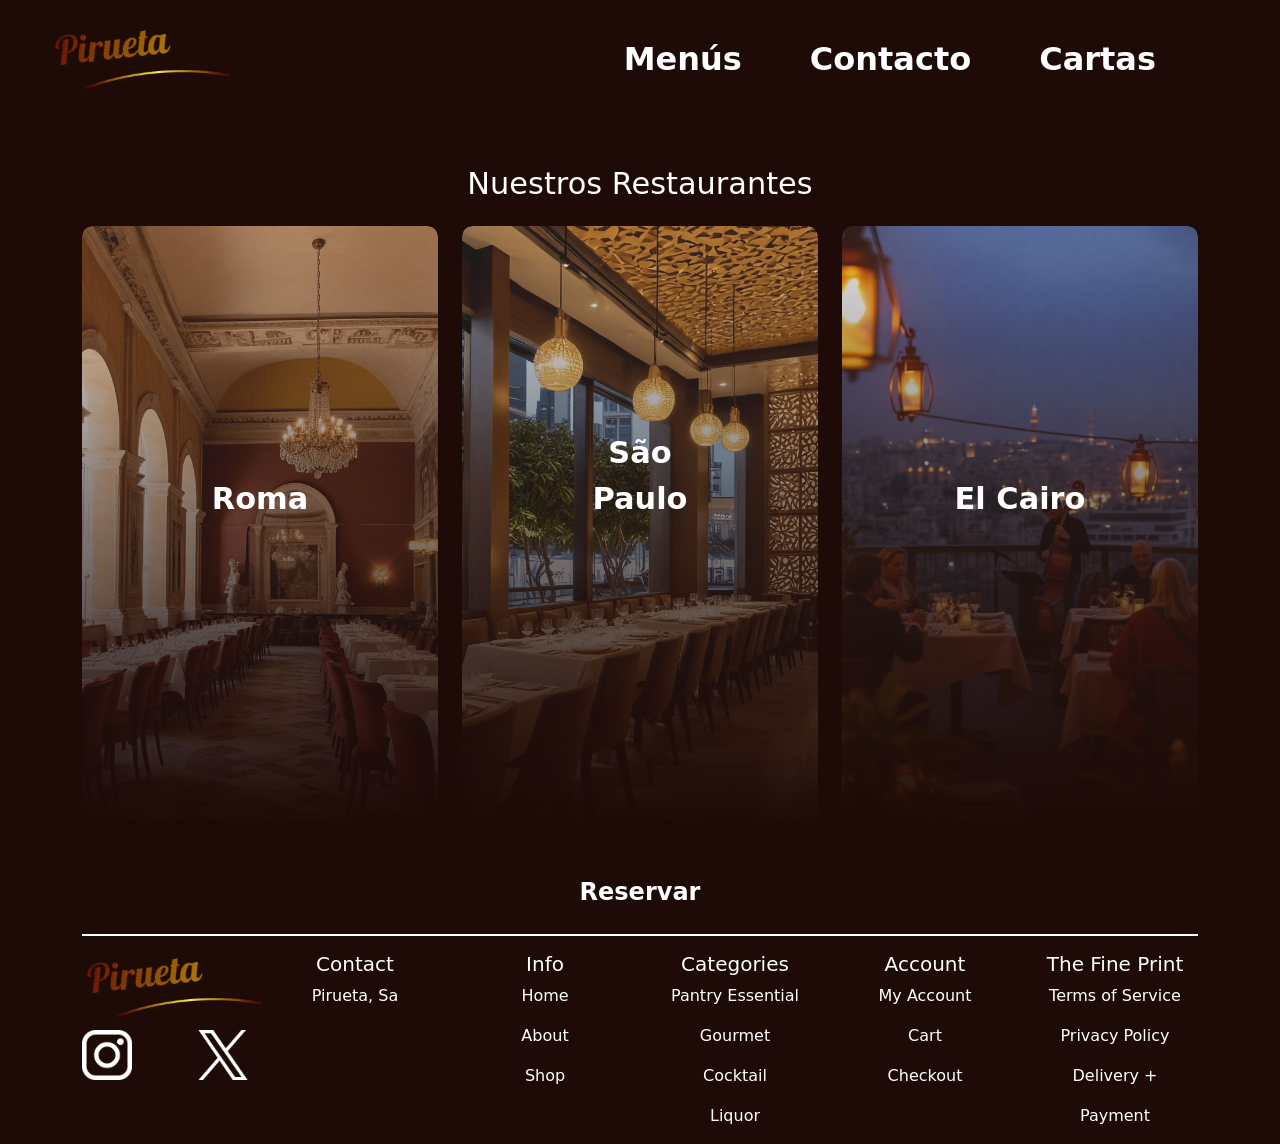
==== commit 8db71572: "TrabajoTerminado100%" ====
--- a/Index.html
+++ b/Index.html
@@ -1,165 +1,173 @@
-    <!doctype html>
-    <html lang="en">
+<!doctype html>
+<html lang="en">
 
-    <head>
-        <title>Pirueta</title>
-        <!-- Required meta tags -->
-        <meta charset="utf-8">
-        <meta name="viewport" content="width=device-width, initial-scale=1, shrink-to-fit=no">
+<head>
+    <title>Pirueta</title>
+    <!-- Required meta tags -->
+    <meta charset="utf-8">
+    <meta name="viewport" content="width=device-width, initial-scale=1, shrink-to-fit=no">
 
-        <!-- Bootstrap CSS v5.2.1 -->
-        <link href="https://cdn.jsdelivr.net/npm/bootstrap@5.3.2/dist/css/bootstrap.min.css" rel="stylesheet"
-            integrity="sha384-T3c6CoIi6uLrA9TneNEoa7RxnatzjcDSCmG1MXxSR1GAsXEV/Dwwykc2MPK8M2HN" crossorigin="anonymous">
-        <link rel="stylesheet" href="styles/index.css">
+    <!-- Bootstrap CSS v5.2.1 -->
+    <link href="https://cdn.jsdelivr.net/npm/bootstrap@5.3.2/dist/css/bootstrap.min.css" rel="stylesheet"
+        integrity="sha384-T3c6CoIi6uLrA9TneNEoa7RxnatzjcDSCmG1MXxSR1GAsXEV/Dwwykc2MPK8M2HN" crossorigin="anonymous">
+    <link rel="stylesheet" href="styles/index.css">
 
-    </head>
+</head>
 
-    <body data-bs-theme="dark">
-        <header>
-            <nav class="navbar navbar-light py-4">
-                <div class="container d-flex justify-content-between">
-
-                    <div>
-                        <a href="#">
-                            <img class="image-logo" src="./styles/images/logo.png" alt="Pirueta">
-                        </a>
-                    </div>
-
-
-                    <div class="d-flex gap-5 menu">
-                        <h1 class="nav-item">
-                            <a class="nav-link" href="#" role="button">Menús</a>
-                            <ul class="dropdown-menu">
-                                <li><a class="dropdown-item" href="#">Menu Del Dia</a></li>
-                                <li><a class="dropdown-item" href="#">Menu De La Semana</a></li>
-                                <li><a class="dropdown-item" href="#">Menu Del Mes</a></li>
-                        </h1>
-                        <h1 class="nav-item">
-                            <a class="nav-link" href="#" role="button">Contacto</a>
-                            <ul class="dropdown-menu">
-                                <li><a class="dropdown-item" href="#">Conócenos</a></li>
-                                <li><a class="dropdown-item" href="#">¿Donde nos Ubicamos?</a></li>
-                        </h1>
-                        <h1 class="nav-item">
-                            <a class="nav-link" href="#" role="button">Cartas</a>
-                            <ul class="dropdown-menu">
-                                <li><a class="dropdown-item" href="views/Roma.html">Roma</a></li>
-                                <li><a class="dropdown-item" href="#">São Paulo</a></li>
-                                <li><a class="dropdown-item" href="views/Carta.html">El Cairo</a></li>
-                        </h1>
-                    </div>
-
-                    <div>
-                        <button class="menubutton" type="button" data-bs-toggle="offcanvas" data-bs-target="#menuOffcanvas"
-                            aria-controls="cartOffcanvas">
-                        </button>
-                    </div>
-                </div>
-            </nav>
-        </header>
-
-        <main class="container text-center mt-5">
-            <h1 class="mb-4 letters">Nuestros Restaurantes</h1>
-            <div class="row justify-content-center">
-                <div class="col-md-4">
-                    <a href="./views/Roma.html">
-                        <div class="restaurant-card">
-                            <img class="restaurant-img" src="styles/images/Italia.png" alt="Roma">
-                            <div class="restaurant-name">Roma</div>
-                        </div>
+<body data-bs-theme="dark">
+    <header>
+        <nav class="navbar navbar-light py-4">
+            <div class="container d-flex justify-content-between align-items-center">
+        
+                <div>
+                    <a href="../index.html">
+                        <img class="image-logo" src="../styles/images/logo.png" alt="Pirueta">
                     </a>
                 </div>
-                <div class="col-md-4">
-                    <a href="#">
-                        <div class="restaurant-card">
-                            <img class="restaurant-img" src="styles/images/SãoPaulo.png" alt="São Paulo">
-                            <div class="restaurant-name">São Paulo</div>
-                        </div>
-                    </a>
+
+            
+                <div class="d-none d-md-flex gap-5 menu">
+                    <h1 class="nav-item">
+                        <a class="nav-link" href="#" role="button">Menús</a>
+                        <ul class="dropdown-menu">
+                            <li><a class="dropdown-item" href="#">Menu Del Dia</a></li>
+                            <li><a class="dropdown-item" href="#">Menu De La Semana</a></li>
+                            <li><a class="dropdown-item" href="#">Menu Del Mes</a></li>
+                        </ul>
+                    </h1>
+                    <h1 class="nav-item">
+                        <a class="nav-link" href="#" role="button">Contacto</a>
+                        <ul class="dropdown-menu">
+                            <li><a class="dropdown-item" href="#">Conócenos</a></li>
+                            <li><a class="dropdown-item" href="#">¿Donde nos Ubicamos?</a></li>
+                        </ul>
+                    </h1>
+                    <h1 class="nav-item">
+                        <a class="nav-link" href="./views/Carta.html" role="button">Cartas</a>
+                        <ul class="dropdown-menu">
+                            <li><a class="dropdown-item" href="./views/Roma.html">Roma</a></li>
+                            <li><a class="dropdown-item" href="#">São Paulo</a></li>
+                            <li><a class="dropdown-item" href="./views/Carta.html">El Cairo</a></li>
+                        </ul>
+                    </h1>
                 </div>
-                <div class="col-md-4">
-                    <a href="views/Elcairo.html">
-                        <div class="restaurant-card">
-                            <img class="restaurant-img" src="styles/images/Elcairo.png" alt="El Cairo">
-                            <div class="restaurant-name">El Cairo</div>
-                        </div>
-                    </a>
+
+                
+                <div class="d-block d-md-none">
+                    <button class="menubutton" type="button" data-bs-toggle="offcanvas" data-bs-target="#menuOffcanvas"
+                        aria-controls="cartOffcanvas">
+                    </button>
+                </div>
+            </div>
+        </nav>
+    </header>
+
+    <main class="container text-center mt-5">
+        <h1 class="mb-4 letters">Nuestros Restaurantes</h1>
+        <div class="row justify-content-center">
+            <div class="col-md-4">
+                <a href="./views/Roma.html">
+                    <div class="restaurant-card">
+                        <img class="restaurant-img" src="styles/images/Italia.png" alt="Roma">
+                        <div class="restaurant-name">Roma</div>
+                    </div>
+                </a>
+            </div>
+            <div class="col-md-4">
+                <a href="#">
+                    <div class="restaurant-card">
+                        <img class="restaurant-img" src="styles/images/SãoPaulo.png" alt="São Paulo">
+                        <div class="restaurant-name">São Paulo</div>
+                    </div>
+                </a>
+            </div>
+            <div class="col-md-4">
+                <a href="views/Elcairo.html">
+                    <div class="restaurant-card">
+                        <img class="restaurant-img" src="styles/images/Elcairo.png" alt="El Cairo">
+                        <div class="restaurant-name">El Cairo</div>
+                    </div>
+                </a>
+            </div>
+        </div>
+
+        <!--Offcanvas-->
+        <div class="offcanvas offcanvas-start custom-offcanvas" tabindex="-1" id="menuOffcanvas"
+            aria-labelledby="menuOffcanvasLabel">
+            <div class="offcanvas-body d-flex justify-content-between">
+                <div class="d-flex align-content-between flex-wrap logo-section">
+                    <h2 class="logo">Pirueta</h2>
+                    <h2 class="terms">Terminos Y Condiciones</h2>
+                </div>
+
+                <div class="divider"></div>
+
+                <div class="ms-4 destinations">
+                    <a href="views/Roma.html" class="city">Roma</a>
+                    <a class="city">São Paulo</a>
+                    <a href="views/Elcairo.html" class="city">El cairo</a>
+                </div>
+            </div>
+        </div>
+        </div>
+        <div class="text-center w-100 align-items-center text-center align-content-center mt-5 reserve">
+            <a class="link" href="./views/Reserva.html">Reservar</a>
+        </div>
+        <div class="mt-4 footerdivider"></div>
+    </main>
+    <footer class="container text-center text-white mt-3">
+        <div class="row gy-4 justify-content-center">
+            <div class="col-12 col-md-4 col-lg-2 text-md-start">
+                <img class="image-logo" src="../styles/images/logo.png" alt="Pirueta">
+                <div class="d-flex justify-content-center justify-content-md-start mt-2 gap-3 socialmedia">
+                    <a href="#" class="social-icon instagram">
+                        <img class="socialmediaimg" src="../styles/images/logotipo-de-instagram.png"
+                            style="height: 50px; width: 50px;"></a>
+                    <a href="#" class="social-icon x"></a>
+                    <img class="socialmediaimg" src="../styles/images/x.png" style="height: 50px; width: 50px;"></a>
                 </div>
             </div>
 
-            <!--Offcanvas-->
-            <div class="offcanvas offcanvas-start custom-offcanvas" tabindex="-1" id="menuOffcanvas"
-                aria-labelledby="menuOffcanvasLabel">
-                <div class="offcanvas-body d-flex justify-content-between">
-                    <div class="d-flex align-content-between flex-wrap logo-section">
-                        <h2 class="logo">Pirueta</h2>
-                        <h2 class="terms">Terminos Y Condiciones</h2>
-                    </div>
+            <div class="col-6 col-md-4 col-lg-2">
+                <h5>Contact</h5>
+                <p>Pirueta, Sa</p>
+            </div>
+            <div class="col-6 col-md-4 col-lg-2">
+                <h5>Info</h5>
+                <p>Home</p>
+                <p>About</p>
+                <p>Shop</p>
+            </div>
+            <div class="col-6 col-md-4 col-lg-2">
+                <h5>Categories</h5>
+                <p>Pantry Essential</p>
+                <p>Gourmet</p>
+                <p>Cocktail</p>
+                <p>Liquor</p>
+            </div>
+            <div class="col-6 col-md-4 col-lg-2">
+                <h5>Account</h5>
+                <p>My Account</p>
+                <p>Cart</p>
+                <p>Checkout</p>
+            </div>
+            <div class="col-6 col-md-4 col-lg-2">
+                <h5>The Fine Print</h5>
+                <p>Terms of Service</p>
+                <p>Privacy Policy</p>
+                <p>Delivery +</p>
+                <p>Payment</p>
+            </div>
+        </div>
+    </footer>
+    <script src="https://cdn.jsdelivr.net/npm/@popperjs/core@2.11.8/dist/umd/popper.min.js"
+        integrity="sha384-I7E8VVD/ismYTF4hNIPjVp/Zjvgyol6VFvRkX/vR+Vc4jQkC+hVqc2pM8ODewa9r" crossorigin="anonymous">
+        </script>
+    <script src="js/canvasanimation.js"></script>
 
-                    <div class="divider"></div>
+    <script src="https://cdn.jsdelivr.net/npm/bootstrap@5.3.2/dist/js/bootstrap.min.js"
+        integrity="sha384-BBtl+eGJRgqQAUMxJ7pMwbEyER4l1g+O15P+16Ep7Q9Q+zqX6gSbd85u4mG4QzX+" crossorigin="anonymous">
+        </script>
+</body>
 
-                    <div class="ms-4 destinations">
-                        <a href="views/Roma.html" class="city">Roma</a>
-                        <a class="city">São Paulo</a>
-                        <a href="views/Elcairo.html" class="city">El cairo</a>
-                    </div>
-                </div>
-            </div>
-            </div>
-            <div class="text-center w-100 align-items-center text-center align-content-center mt-5 reserve">
-                <a class="link" href="./views/Reserva.html">Reservar</a>
-            </div>
-            <div class="mt-4 footerdivider"></div>
-        </main>
-        <footer class="container text-center d-flex justify-content-between mt-3 ">
-            <div>
-                <img class="image-logo" src="./styles/images/logo.png" alt="Pirueta">
-                <div class="d-flex justify-content-around mt-2  socialmedia">
-                    <a class="instagram"></a>
-                    <a class="x"></a>
-                </div>
-            </div>
-            <div>
-                <h3>Contact</h3>
-                <h6>Pirueta,Sa</h6>
-            </div>
-            <div>
-                <h3>Info</h3>
-                <h6>Home</h6>
-                <h6>About</h6>
-                <h6>Shop</h6>
-            </div>
-            <div>
-                <h3>Categories</h3>
-                <h6>Pantry Essential</h6>
-                <h6>Gourmet</h6>
-                <h6>CockTail</h6>
-                <h6>Liquor</h6>
-            </div>
-            <div>
-                <h3>Account</h3>
-                <h6>My account</h6>
-                <h6>Cart</h6>
-                <h6>Checkout</h6>
-            </div>
-            <div>
-                <h3>The Fine Print</h3>
-                <h6>Terms of Service</h6>
-                <h6>Privacy Policy</h6>
-                <h6>Delivery +</h6>
-                <h6>Payment</h6>
-            </div>
-
-
-        </footer>
-        <script src="https://cdn.jsdelivr.net/npm/@popperjs/core@2.11.8/dist/umd/popper.min.js"
-            integrity="sha384-I7E8VVD/ismYTF4hNIPjVp/Zjvgyol6VFvRkX/vR+Vc4jQkC+hVqc2pM8ODewa9r" crossorigin="anonymous">
-            </script>
-        <script src="js/canvasanimation.js"></script>
-
-        <script src="https://cdn.jsdelivr.net/npm/bootstrap@5.3.2/dist/js/bootstrap.min.js"
-            integrity="sha384-BBtl+eGJRgqQAUMxJ7pMwbEyER4l1g+O15P+16Ep7Q9Q+zqX6gSbd85u4mG4QzX+" crossorigin="anonymous">
-            </script>
-    </body>
-
-    </html>+</html>
--- a/styles/index.css
+++ b/styles/index.css
@@ -211,14 +211,6 @@
   background-size: 100%;
 }
 
-.instagram {
-  background-image: url("./images/logotipo-de-instagram.png");
-}
-
-.x {
-  background-image: url("images/x.png");
-}
-
 @media (max-width: 992px) {
   .menu {
     display: none;
